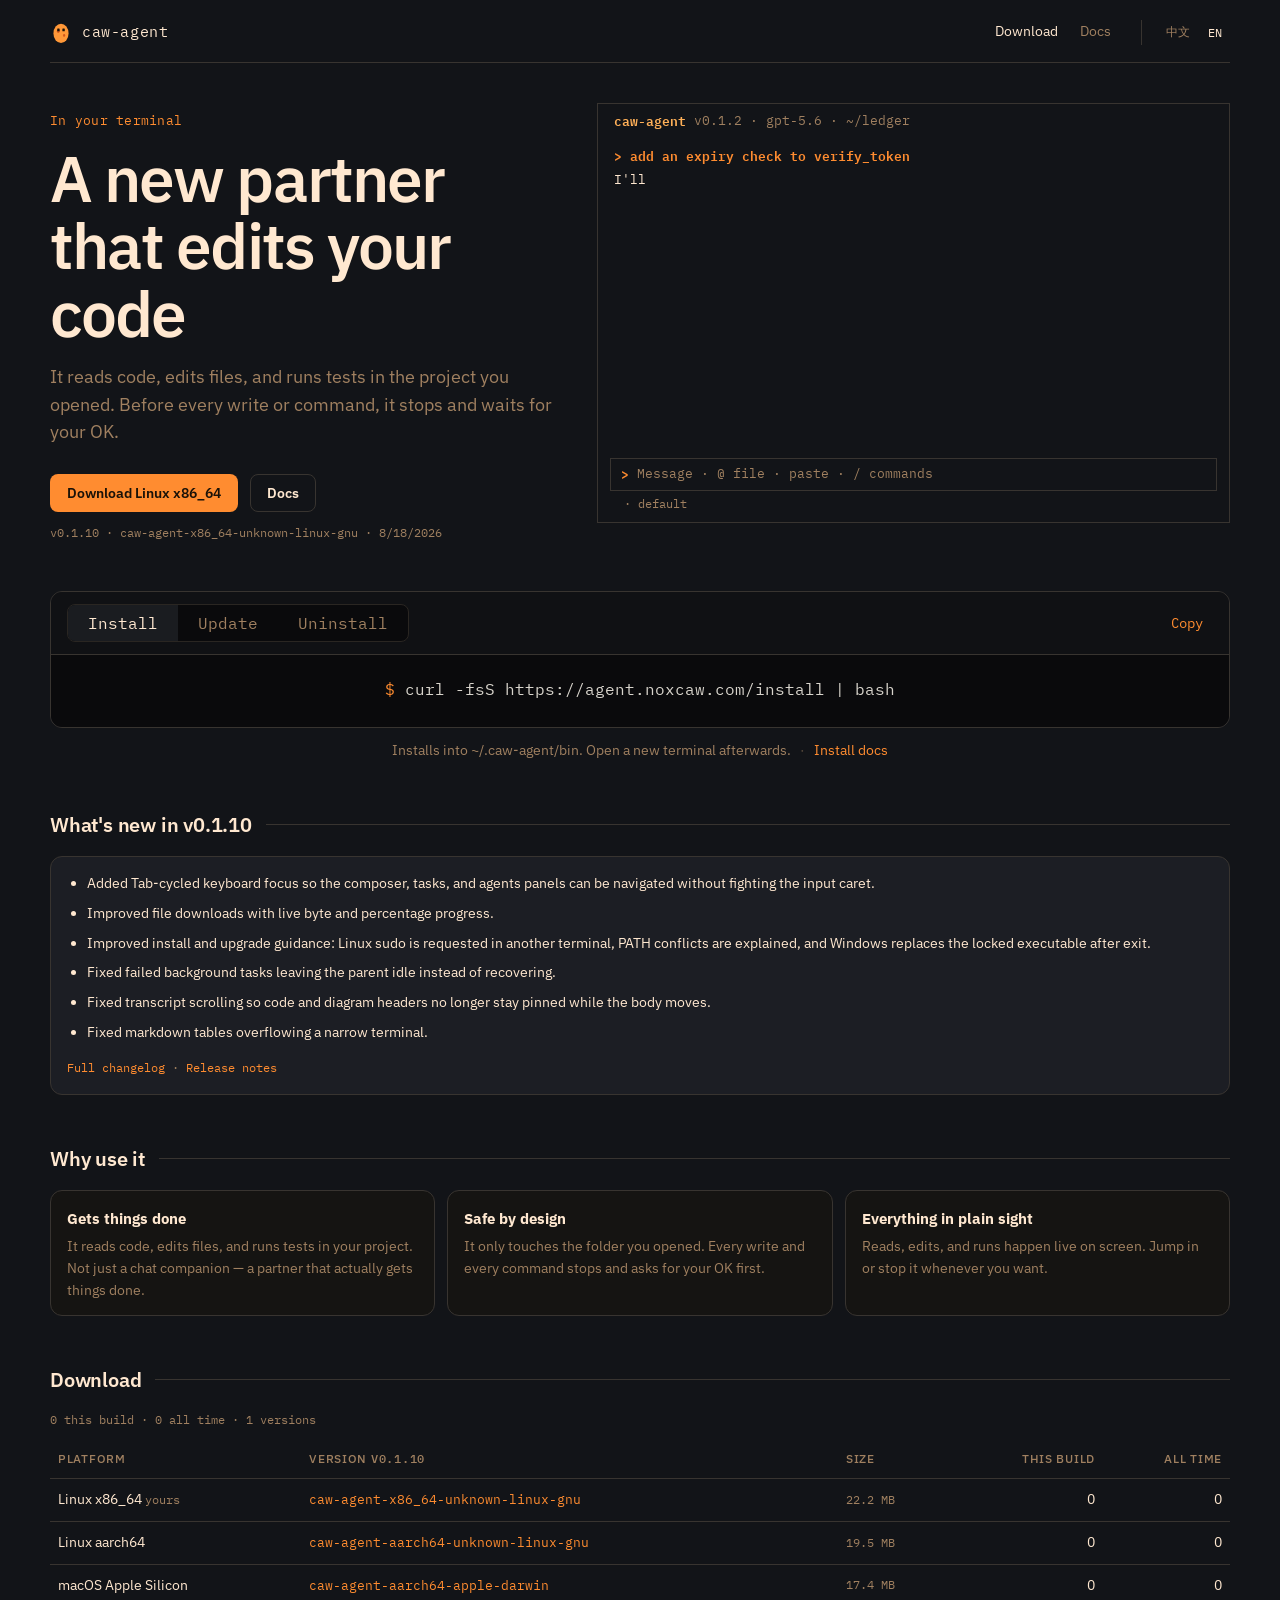
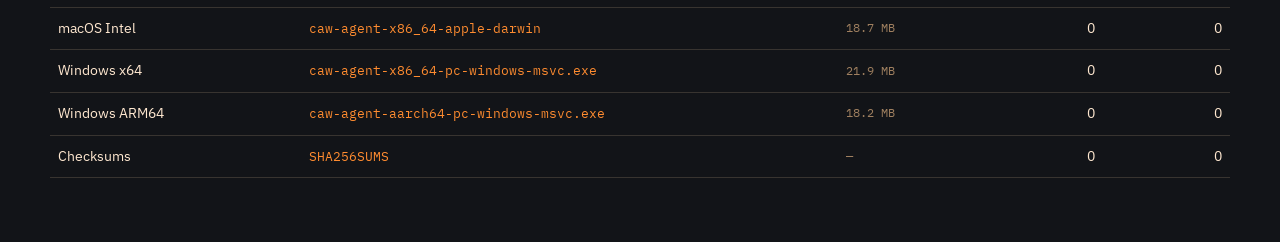
==== index.html @ ae796cba "Update homepage (v0.1.10)" ====
<!DOCTYPE html>
<html lang="zh-CN">
<head>
  <meta charset="utf-8">
  <meta name="viewport" content="width=device-width, initial-scale=1, viewport-fit=cover">
  <title data-i18n-title="home">caw-agent</title>
  <meta name="description" data-i18n-desc="home" content="在终端里改代码：你的终端里多了一个会改代码的搭档。读、改、测试都在项目内完成，写盘和命令前先征求你的同意。">
  <link rel="icon" href="./assets/favicon.svg" type="image/svg+xml">
  <link rel="preconnect" href="https://fonts.googleapis.com">
  <link rel="preconnect" href="https://fonts.gstatic.com" crossorigin>
  <link href="https://fonts.googleapis.com/css2?family=IBM+Plex+Mono:wght@400;500&family=IBM+Plex+Sans:wght@400;500;600&display=swap" rel="stylesheet">
  <link rel="stylesheet" href="./assets/style.css?v=v0.1.10-1787023091">
</head>
<body>
  <div class="wrap">
    <header class="top">
      <a class="brand" href="./">
        <img src="./assets/favicon.svg" alt="">
        caw-agent
      </a>
      <nav class="nav">
        <a href="./" aria-current="page" data-keep-lang data-i18n="nav.download">下载</a>
        <a href="./docs.html#/install" data-keep-lang data-i18n="nav.docs">文档</a>
        <span class="lang">
          <button type="button" data-lang="zh">中文</button>
          <button type="button" data-lang="en">EN</button>
        </span>
      </nav>
    </header>
  </div>

  <div class="wrap">
    <section class="hero-split">
      <div class="hero">
        <p class="kicker" data-i18n="hero.kicker">你的终端里</p>
        <h1 data-i18n-html="hero.title">多了一个<br>会改代码的搭档</h1>
        <p class="lede" data-i18n="hero.lede">
          读代码、改文件、跑测试，都在你打开的这个项目里完成。每次写盘或执行命令前，它都会停下来等你确认。
        </p>
        <div class="row">
          <a class="btn" id="dl-recommended" href="#howto" data-i18n="hero.downloading">加载中…</a>
          <a class="btn btn-ghost" href="./docs.html#/install" data-keep-lang data-i18n="hero.docs">文档</a>
        </div>
        <p class="meta" id="dl-meta" data-i18n="hero.waiting">正在加载最新版</p>
      </div>
      <div class="tui" id="stage" aria-hidden="true">
        <div class="tui-head">
          <span class="tui-brand">caw-agent</span>
          <span class="tui-dim">v0.1.2</span>
          <span class="tui-dim">·</span>
          <span class="tui-dim">gpt-5.6</span>
          <span class="tui-dim">·</span>
          <span class="tui-dim">~/ledger</span>
        </div>
        <div class="tui-body" id="stage-body">
          <div class="tui-log" id="stage-log"></div>
          <div class="tui-sheet" id="stage-sheet" hidden>
            <div class="tui-sheet-title" id="stage-sheet-title"></div>
            <div class="tui-sheet-detail" id="stage-sheet-detail"></div>
            <div class="tui-sheet-choices" id="stage-sheet-choices"></div>
            <div class="tui-sheet-hint">↑↓ · 1–5 · esc deny · type to queue</div>
          </div>
        </div>
        <div class="tui-prompt">
          <div class="tui-box">
            <span class="tui-gt">&gt;</span>
            <span class="tui-ph" id="stage-input">Message · @ file · paste · / commands</span>
          </div>
          <div class="tui-mode"><span class="tui-dim">·</span> default</div>
        </div>
      </div>
    </section>

    <div class="panel howto" id="howto">
      <header>
        <div class="seg" role="tablist">
          <button type="button" class="seg-btn on" data-howto="install" data-i18n="howto.install">安装</button>
          <button type="button" class="seg-btn" data-howto="update" data-i18n="howto.update">更新</button>
          <button type="button" class="seg-btn" data-howto="uninstall" data-i18n="howto.uninstall">卸载</button>
        </div>
        <button class="copy" id="copy-howto" type="button" data-i18n="install.copy">复制</button>
      </header>
      <pre class="cmd" id="howto-cmd">curl -fsS https://agent.noxcaw.com/install | bash</pre>
    </div>
    <p class="howto-more">
      <span id="howto-hint">装到 ~/.caw-agent/bin。装完请新开一个终端。</span>
      <span class="howto-sep">·</span>
      <a href="./docs.html#/install" data-keep-lang data-i18n="howto.docs">安装说明</a>
    </p>

    <h2 class="sec" data-i18n="sec.why">为什么用它</h2>
    <div class="grid">
      <article class="card">
        <h3 data-i18n="cards.capT">动手干活</h3>
        <p data-i18n="cards.cap">它在你的项目里读代码、改文件、跑测试。不只是聊天，是真正干活的搭档。</p>
      </article>
      <article class="card">
        <h3 data-i18n="cards.safeT">安全可控</h3>
        <p data-i18n="cards.safe">它只访问你打开的这个目录。每次写盘、每条命令，都会先停下来征求你的同意。</p>
      </article>
      <article class="card">
        <h3 data-i18n="cards.seeT">过程透明</h3>
        <p data-i18n="cards.see">读、改、跑，每一步都实时显示在眼前。想介入或叫停，随时都可以。</p>
      </article>
    </div>

    <h2 class="sec" data-i18n="sec.download">下载</h2>
    <div class="table-wrap">
      <p class="meta" id="dl-stats"></p>
      <table>
        <thead>
          <tr>
            <th data-i18n="table.platform">平台</th>
            <th><span data-i18n="table.build">版本</span> <span id="release-tag" class="meta"></span></th>
            <th data-i18n="table.size">大小</th>
            <th class="num" data-i18n="table.this">本版</th>
            <th class="num" data-i18n="table.total">累计</th>
          </tr>
        </thead>
        <tbody id="asset-rows">
          <tr><td colspan="5" class="meta" data-i18n="table.loading">加载中…</td></tr>
        </tbody>
      </table>
    </div>

  </div>
  <script src="./assets/i18n.js?v=v0.1.10-1787023091"></script>
  <script src="./assets/stage.js?v=v0.1.10-1787023091"></script>
  <script src="./assets/whats-new.js?v=v0.1.10-1787023091"></script>
  <script src="./assets/app.js?v=v0.1.10-1787023091"></script>
</body>
</html>
---- assets/style.css ----
:root {
  --bg: #121418;
  --bg-2: #1c1e24;
  --ink: #ffe8d0;
  --muted: #a08060;
  --line: #383430;
  --egg: #ff8c30;
  --egg-deep: #d4581c;
  --ivory: #ffe8d0;
  --heading: #ffb058;
  --ok: #6eb076;
  --bad: #e0706c;
  --add: #5cc472;
  --add-bg: #243828;
  --rail: #484850;
  --mono: "IBM Plex Mono", ui-monospace, "Cascadia Code", Menlo, Consolas, monospace;
  --sans: "IBM Plex Sans", "Source Han Sans SC", "Noto Sans SC", system-ui, sans-serif;
}

* { box-sizing: border-box; }
html {
  scroll-behavior: smooth;
  overflow-x: clip;
  scrollbar-width: thin;
  scrollbar-color: rgba(255, 176, 88, 0.38) transparent;
}
html::-webkit-scrollbar,
body::-webkit-scrollbar {
  width: 8px;
  height: 8px;
}
html::-webkit-scrollbar-track,
body::-webkit-scrollbar-track {
  background: transparent;
}
html::-webkit-scrollbar-thumb,
body::-webkit-scrollbar-thumb {
  background: rgba(255, 176, 88, 0.28);
  border: 2px solid transparent;
  background-clip: padding-box;
  border-radius: 999px;
}
html::-webkit-scrollbar-thumb:hover,
body::-webkit-scrollbar-thumb:hover {
  background: rgba(255, 140, 48, 0.58);
}
html::-webkit-scrollbar-corner,
body::-webkit-scrollbar-corner {
  background: transparent;
}
body {
  margin: 0;
  min-height: 100vh;
  overflow-x: clip;
  background: var(--bg);
  color: var(--ink);
  font: 16px/1.55 var(--sans);
}

a { color: var(--egg); text-decoration: none; }
a:hover { text-decoration: underline; text-underline-offset: 3px; }

.wrap { width: min(1180px, calc(100% - 40px)); margin: 0 auto; }

.top {
  display: flex;
  align-items: center;
  justify-content: space-between;
  gap: 16px;
  padding: 18px 0 16px;
  border-bottom: 1px solid var(--line);
}
.brand {
  display: flex;
  align-items: center;
  gap: 10px;
  color: var(--ivory);
  font-family: var(--mono);
  font-size: 15px;
  letter-spacing: 0.04em;
  text-decoration: none;
}
.brand:hover { text-decoration: none; color: var(--egg); }
.brand img { width: 22px; height: 28px; }
.nav { display: flex; align-items: center; gap: 22px; font-size: 14px; color: var(--muted); }
.nav a { color: inherit; }
.nav a[aria-current="page"] { color: var(--ivory); }
.lang { display: inline-flex; gap: 2px; margin-left: 8px; padding-left: 16px; border-left: 1px solid var(--line); }
.lang button {
  border: 0;
  background: transparent;
  color: var(--muted);
  font: 12px var(--mono);
  padding: 4px 8px;
  cursor: pointer;
}
.lang button[aria-current="true"] { color: var(--ivory); }

.hero-split {
  display: grid;
  grid-template-columns: minmax(260px, 0.92fr) minmax(360px, 1.15fr);
  gap: 40px;
  align-items: start;
  padding: 40px 0 8px;
}
.tui {
  height: 420px;
  max-height: 420px;
  overflow: hidden;
  display: flex;
  flex-direction: column;
  background: var(--bg);
  border: 1px solid var(--line);
  font-family: var(--mono);
  font-size: 13px;
  line-height: 1.45;
  color: var(--ink);
  min-width: 0;
}
.tui-head {
  display: flex;
  align-items: center;
  flex-wrap: wrap;
  gap: 8px;
  padding: 8px 14px 8px 2ch;
  flex-shrink: 0;
}
.tui-brand { color: var(--heading); font-weight: 600; }
.tui-dim { color: var(--muted); }
.tui-body {
  flex: 1 1 auto;
  min-height: 0;
  overflow-x: hidden;
  overflow-y: auto;
  scrollbar-width: thin;
  scrollbar-color: #3a3632 transparent;
}
.tui-body::-webkit-scrollbar {
  width: 6px;
}
.tui-body::-webkit-scrollbar-track {
  background: transparent;
}
.tui-body::-webkit-scrollbar-thumb {
  background: #3a3632;
  border-radius: 0;
}
.tui-body::-webkit-scrollbar-thumb:hover {
  background: #5a5048;
}
.tui-prompt { flex-shrink: 0; }
.tui-log {
  padding: 8px 14px 8px 2ch;
}
.tui-row { margin: 0 0 4px; white-space: pre-wrap; }
.tui-gt, .tui-user { color: var(--egg); font-weight: 600; }
.tui-asst { color: var(--ink); }
.tui-tool { color: var(--ink); }
.tui-spin, .tui-star { color: var(--egg); display: inline-block; width: 1.1em; }
.tui-sys { color: var(--muted); }
.tui-out { color: var(--ok); margin: 0 0 8px 1.2em; }
.tui-diff {
  margin: 2px 0 10px 0.4em;
  background: var(--bg-2);
  padding: 4px 0;
}
.tui-add { background: var(--add-bg); color: var(--add); }
.tui-ctx { color: var(--muted); }
.tui-rail { color: var(--rail); margin-right: 6px; }
.tui-sheet {
  margin: 0 12px 10px;
  border: 1px solid var(--line);
  background: var(--bg-2);
  padding: 8px 10px 8px;
}
.tui-sheet[hidden] { display: none; }
.tui-sheet-title { color: var(--heading); font-weight: 600; margin-bottom: 4px; }
.tui-sheet-detail { color: var(--ink); margin-bottom: 8px; }
.tui-choice { color: var(--ink); }
.tui-choice.on { color: var(--egg); font-weight: 600; }
.tui-sheet-hint { color: var(--muted); margin-top: 8px; font-size: 12px; }
.tui-prompt { padding: 0 12px 10px; }
.tui-box {
  display: flex;
  gap: 8px;
  border: 1px solid var(--line);
  padding: 6px 10px;
  min-height: 32px;
  color: var(--ink);
}
.tui-ph { color: var(--muted); }
.tui-mode { margin-top: 4px; padding-left: 2ch; color: var(--muted); font-size: 12px; }
.tui-caret {
  display: inline-block;
  width: 7px;
  height: 1em;
  margin-left: 1px;
  background: var(--egg);
  vertical-align: text-bottom;
  animation: blink 1s steps(1) infinite;
}
@keyframes blink { 50% { opacity: 0; } }
@media (prefers-reduced-motion: reduce) {
  .tui-caret { animation: none; }
}

.hero { padding: 8px 0 0; }
.kicker {
  font-family: var(--mono);
  font-size: 13px;
  letter-spacing: 0.02em;
  color: var(--egg);
  margin: 0 0 14px;
}
h1 {
  font-size: clamp(36px, 6vw, 64px);
  line-height: 1.05;
  letter-spacing: -0.03em;
  margin: 0 0 16px;
  font-weight: 560;
}
.lede { max-width: 40rem; color: var(--muted); font-size: 18px; margin: 0 0 28px; }

.row { display: flex; flex-wrap: wrap; gap: 12px; align-items: center; }
.btn {
  display: inline-flex;
  align-items: center;
  gap: 8px;
  border: 1px solid transparent;
  border-radius: 8px;
  padding: 11px 16px;
  font: 600 14px/1 var(--sans);
  cursor: pointer;
  color: #1a1208;
  background: var(--egg);
}
.btn:hover { filter: brightness(1.06); text-decoration: none; }
.btn[aria-disabled="true"] {
  opacity: 0.45;
  pointer-events: none;
}
.btn-ghost {
  background: transparent;
  color: var(--ivory);
  border-color: var(--line);
}
.meta { color: var(--muted); font-family: var(--mono); font-size: 12px; }

.panel + .panel { margin-top: 12px; }
.sec {
  display: flex;
  align-items: center;
  gap: 14px;
  font-size: 20px;
  font-weight: 600;
  letter-spacing: -0.01em;
  color: var(--ivory);
  margin: 48px 0 16px;
}
.sec::after {
  content: "";
  flex: 1;
  height: 1px;
  background: var(--line);
}
.sec + .panel, .sec + .grid, .sec + .table-wrap { margin-top: 0; }
.howto {
  margin: 48px auto 8px;
  background: #0a0a0c;
  border-color: #2a2622;
}
.howto header {
  justify-content: center;
  position: relative;
  padding: 14px 20px;
  background: #101114;
  border-bottom-color: #2a2622;
}
.howto .copy {
  position: absolute;
  right: 20px;
  top: 50%;
  transform: translateY(-50%);
  font-size: 14px;
}
.howto .seg {
  border-color: #2a2622;
  background: #0a0a0c;
}
.howto .seg-btn {
  font-size: 16px;
  padding: 8px 20px;
  font-family: var(--mono);
}
.howto .seg-btn.on {
  background: #1a1c20;
  color: var(--ivory);
}
.howto .cmd {
  text-align: center;
  font-size: 16px;
  line-height: 1.6;
  padding: 22px 24px 24px;
  background: #0a0a0c;
  color: #d8d4cc;
}
.howto .cmd::before {
  content: "$ ";
  color: var(--egg);
}
.howto-more {
  margin: 12px 0 4px;
  color: var(--muted);
  font-size: 14px;
  text-align: center;
}
.howto-sep { margin: 0 0.4em; opacity: 0.5; }
.panel {
  margin: 28px 0 8px;
  background: var(--bg-2);
  border: 1px solid var(--line);
  border-radius: 12px;
  overflow: hidden;
}
.panel header {
  display: flex;
  align-items: center;
  justify-content: space-between;
  gap: 12px;
  padding: 12px 16px;
  border-bottom: 1px solid var(--line);
  color: var(--muted);
  font-size: 13px;
}
.panel pre, .cmd {
  margin: 0;
  padding: 16px;
  overflow-x: auto;
  overflow-wrap: anywhere;
  white-space: pre-wrap;
  font: 13px/1.5 var(--mono);
  color: var(--ivory);
  scrollbar-width: thin;
  scrollbar-color: rgba(255, 176, 88, 0.32) transparent;
}
.panel pre::-webkit-scrollbar,
.cmd::-webkit-scrollbar { height: 8px; }
.panel pre::-webkit-scrollbar-thumb,
.cmd::-webkit-scrollbar-thumb {
  background: rgba(255, 176, 88, 0.28);
  border: 2px solid transparent;
  background-clip: padding-box;
  border-radius: 999px;
}
.copy {
  border: 0;
  background: transparent;
  color: var(--egg);
  font: 12px var(--mono);
  cursor: pointer;
}

.seg {
  display: inline-flex;
  border: 1px solid var(--line);
  border-radius: 8px;
  overflow: hidden;
}
.seg-btn {
  border: 0;
  background: transparent;
  color: var(--muted);
  font: 13px var(--sans);
  padding: 6px 12px;
  cursor: pointer;
  transition: color .12s, background .12s;
}
.seg-btn:hover { color: var(--ivory); }
.seg-btn.on { background: var(--bg); color: var(--ivory); }

.grid {
  display: grid;
  grid-template-columns: repeat(auto-fit, minmax(220px, 1fr));
  gap: 12px;
  margin: 36px 0 8px;
}
.card {
  border: 1px solid var(--line);
  border-radius: 12px;
  padding: 16px 16px 14px;
  background: rgba(24, 20, 16, 0.7);
}
.card h3 { margin: 0 0 6px; font-size: 15px; }
.card p { margin: 0; color: var(--muted); font-size: 14px; }

.table-wrap {
  overflow-x: auto;
  max-width: 100%;
  margin: 28px 0 64px;
  scrollbar-width: thin;
  scrollbar-color: rgba(255, 176, 88, 0.32) transparent;
}
.table-wrap::-webkit-scrollbar { height: 8px; }
.table-wrap::-webkit-scrollbar-track { background: transparent; }
.table-wrap::-webkit-scrollbar-thumb {
  background: rgba(255, 176, 88, 0.28);
  border: 2px solid transparent;
  background-clip: padding-box;
  border-radius: 999px;
}
.table-wrap::-webkit-scrollbar-corner { background: transparent; }
table { width: 100%; border-collapse: collapse; font-size: 14px; }
th, td { text-align: left; padding: 10px 8px; border-bottom: 1px solid var(--line); }
th { color: var(--muted); font-weight: 500; font-size: 12px; letter-spacing: 0.06em; text-transform: uppercase; }
th.num, td.num { text-align: right; font-variant-numeric: tabular-nums; }
td a { font-family: var(--mono); font-size: 13px; overflow-wrap: anywhere; }
#dl-stats { margin: 0 0 10px; }
.err { color: var(--bad); }

footer {
  border-top: 1px solid var(--line);
  padding: 22px 0 40px;
  color: var(--muted);
  font-size: 13px;
  display: flex;
  justify-content: space-between;
  gap: 16px;
  flex-wrap: wrap;
}

/* docs */
.docs-shell {
  display: grid;
  grid-template-columns: 240px 1fr;
  gap: 36px;
  padding: 28px 0 80px;
}
.toc {
  position: sticky;
  top: 16px;
  max-height: calc(100vh - 32px);
  overflow: auto;
  padding-right: 8px;
  font-size: 13px;
}
.toc a { display: block; color: var(--muted); padding: 4px 0; }
.toc a.h3 { padding-left: 12px; font-size: 12px; }
.toc a.active { color: var(--egg); }
.prose { min-width: 0; max-width: 46rem; }
.prose h1 { font-size: 36px; margin: 0 0 12px; }
.prose h2 {
  font-size: 22px;
  margin: 40px 0 12px;
  padding-top: 8px;
  border-top: 1px solid var(--line);
}
.prose h3 { font-size: 16px; margin: 24px 0 8px; }
.prose p, .prose li { color: #d8cfc3; }
.prose code {
  font-family: var(--mono);
  font-size: 0.9em;
  background: #221c16;
  padding: 0.1em 0.35em;
  border-radius: 4px;
}
.prose pre {
  background: #1a1612;
  border: 1px solid var(--line);
  border-radius: 10px;
  padding: 14px 16px;
  overflow-x: auto;
}
.prose pre code { background: none; padding: 0; color: var(--ivory); }
.prose table { margin: 12px 0 20px; }
.prose hr { border: 0; border-top: 1px solid var(--line); margin: 28px 0; }
.prose blockquote {
  margin: 12px 0;
  padding: 0 0 0 14px;
  border-left: 3px solid var(--egg-deep);
  color: var(--muted);
}

@media (max-width: 900px) {
  .wrap { width: min(1180px, calc(100% - 28px)); }
  .top {
    flex-wrap: wrap;
    gap: 10px 12px;
    padding: 14px 0 12px;
  }
  .nav { gap: 12px; font-size: 13px; }
  .lang { margin-left: 4px; padding-left: 10px; }
  .hero-split {
    grid-template-columns: 1fr;
    gap: 22px;
    padding: 20px 0 4px;
  }
  .hero { padding-top: 4px; }
  h1 { font-size: clamp(28px, 8.4vw, 40px); }
  .lede { font-size: 16px; margin-bottom: 20px; }
  .tui { height: 300px; max-height: 300px; }
  .row { width: 100%; }
  .row .btn { justify-content: center; }
  .grid { grid-template-columns: 1fr; margin-top: 20px; }
  .sec { margin: 36px 0 12px; font-size: 18px; }
  .panel pre, .cmd { font-size: 12px; padding: 12px; white-space: pre-wrap; overflow-wrap: anywhere; }
  .howto { margin-top: 28px; }
  .howto .cmd { font-size: 15px; padding: 18px 16px 20px; }
  .howto header { padding-right: 16px; padding-left: 16px; }
  .howto .copy {
    position: static;
    transform: none;
    margin-left: 8px;
  }
}

@media (max-width: 520px) {
  .wrap { width: calc(100% - 24px); }
  .nav { gap: 10px; }
  .row .btn { flex: 1 1 auto; }
  table { font-size: 12px; }
  td a { font-size: 11px; word-break: break-all; }
  th, td { padding: 8px 6px; }
}
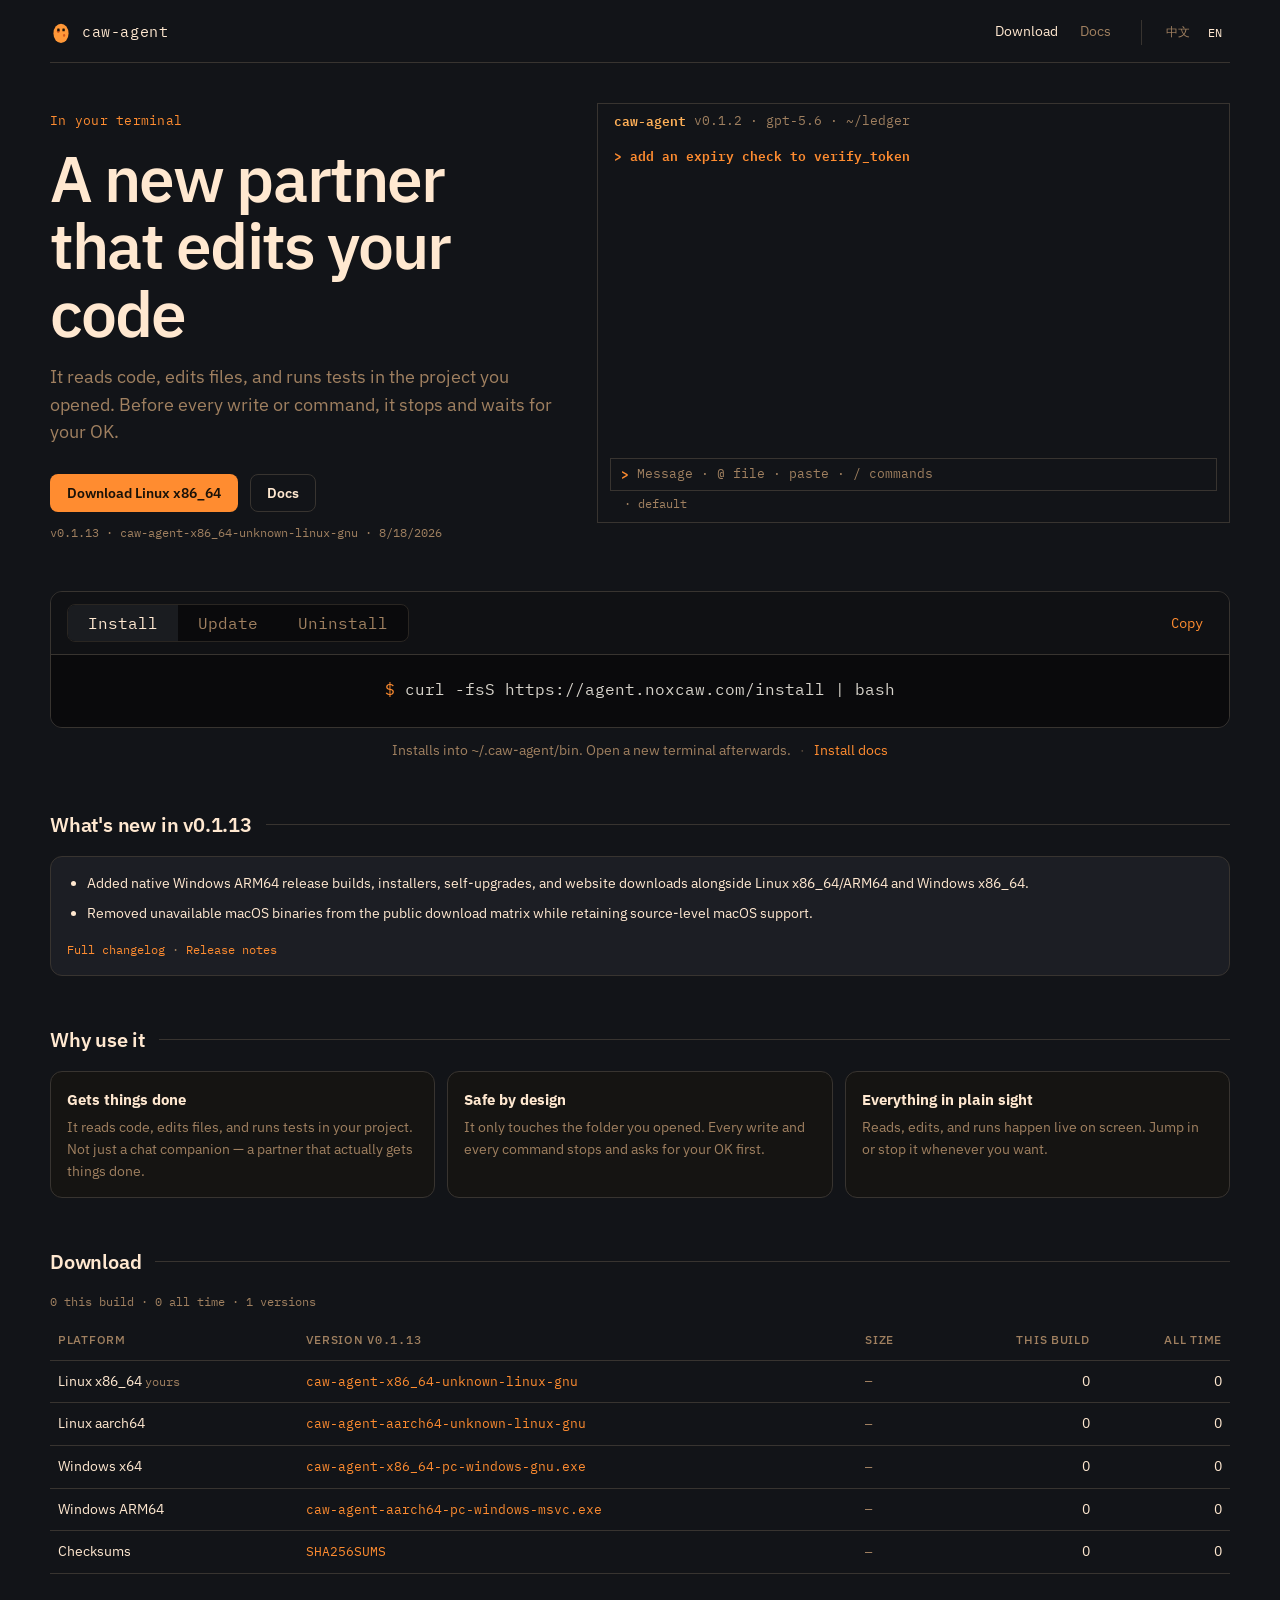
==== commit 2eb88da0: "Update homepage (v0.1.13)" ====
--- a/index.html
+++ b/index.html
@@ -9,7 +9,7 @@
   <link rel="preconnect" href="https://fonts.googleapis.com">
   <link rel="preconnect" href="https://fonts.gstatic.com" crossorigin>
   <link href="https://fonts.googleapis.com/css2?family=IBM+Plex+Mono:wght@400;500&family=IBM+Plex+Sans:wght@400;500;600&display=swap" rel="stylesheet">
-  <link rel="stylesheet" href="./assets/style.css?v=v0.1.10-1787023091">
+  <link rel="stylesheet" href="./assets/style.css?v=v0.1.13-1787061922">
 </head>
 <body>
   <div class="wrap">
@@ -124,9 +124,9 @@
     </div>
 
   </div>
-  <script src="./assets/i18n.js?v=v0.1.10-1787023091"></script>
-  <script src="./assets/stage.js?v=v0.1.10-1787023091"></script>
-  <script src="./assets/whats-new.js?v=v0.1.10-1787023091"></script>
-  <script src="./assets/app.js?v=v0.1.10-1787023091"></script>
+  <script src="./assets/i18n.js?v=v0.1.13-1787061922"></script>
+  <script src="./assets/stage.js?v=v0.1.13-1787061922"></script>
+  <script src="./assets/whats-new.js?v=v0.1.13-1787061922"></script>
+  <script src="./assets/app.js?v=v0.1.13-1787061922"></script>
 </body>
 </html>
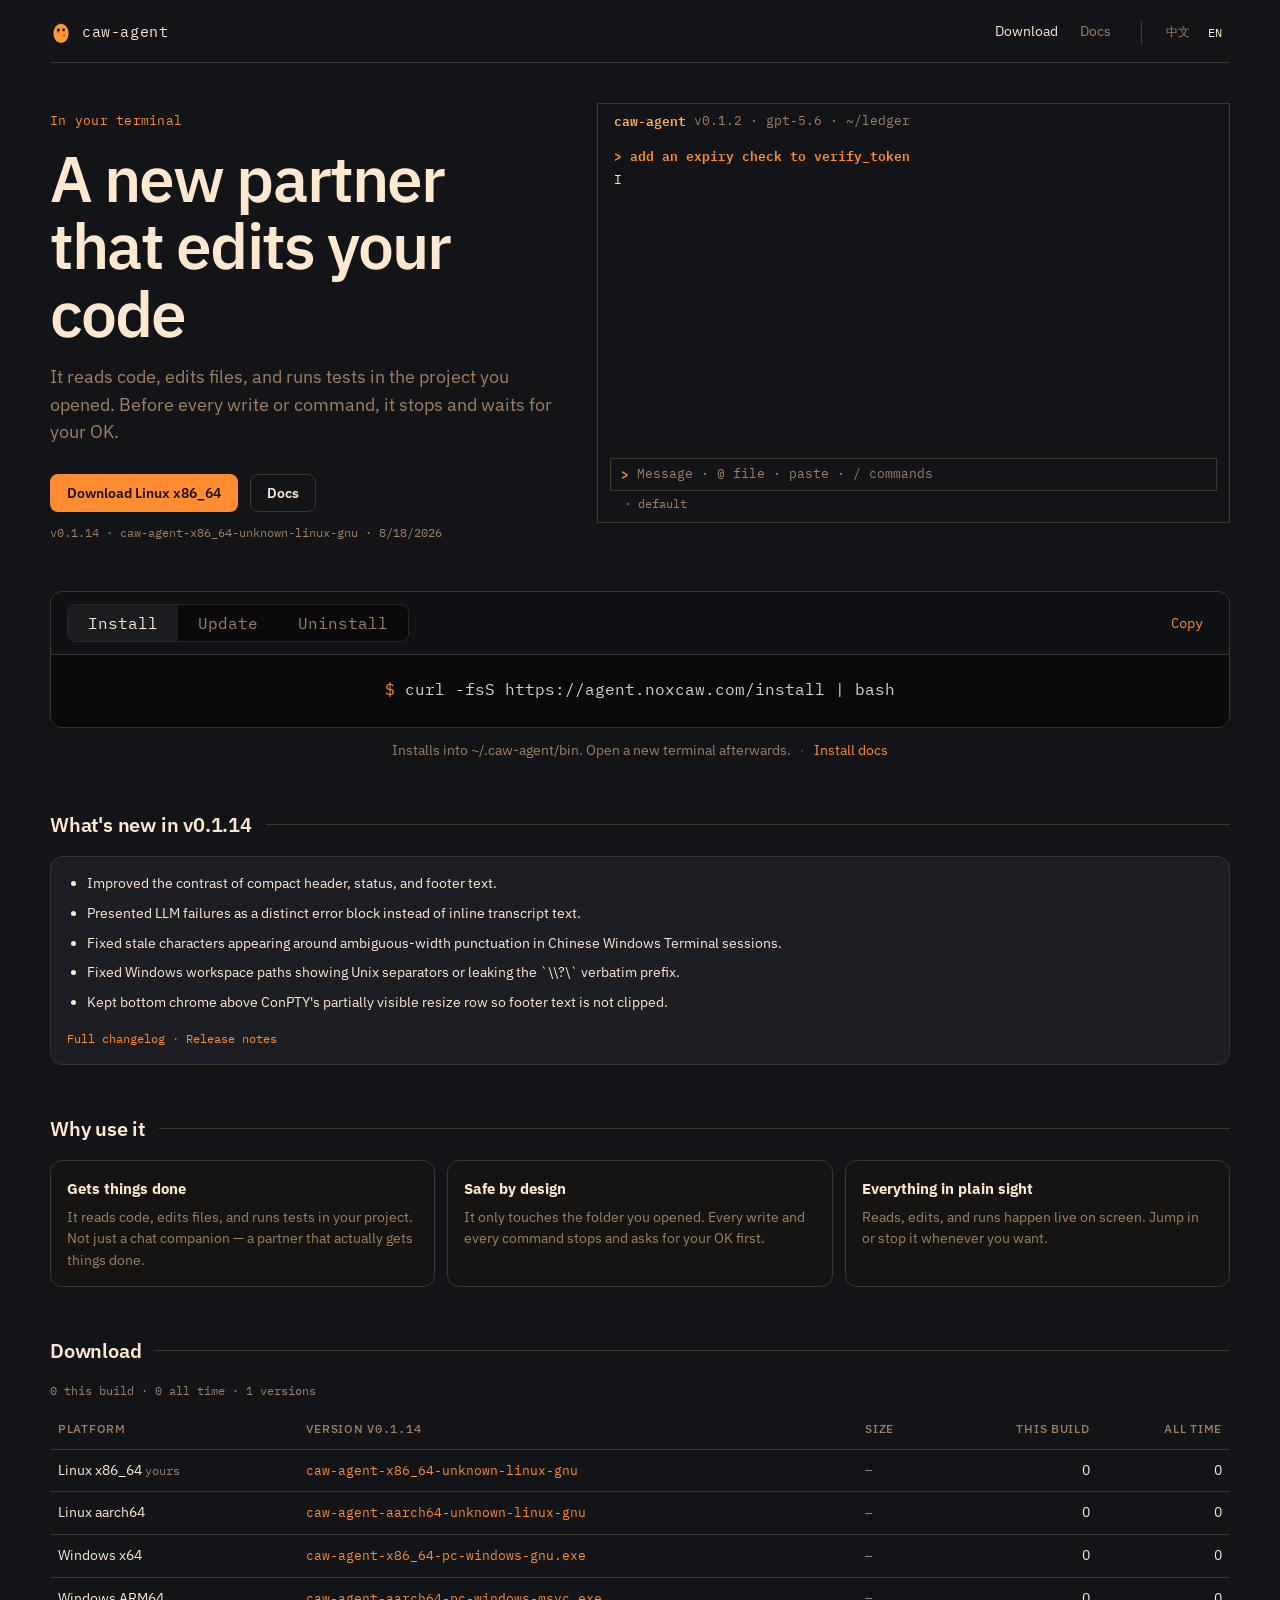
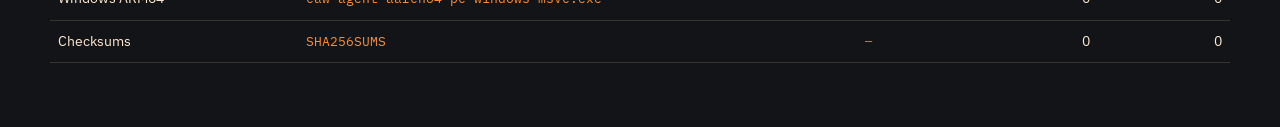
==== commit 8012065d: "Update homepage (v0.1.14)" ====
--- a/index.html
+++ b/index.html
@@ -9,7 +9,7 @@
   <link rel="preconnect" href="https://fonts.googleapis.com">
   <link rel="preconnect" href="https://fonts.gstatic.com" crossorigin>
   <link href="https://fonts.googleapis.com/css2?family=IBM+Plex+Mono:wght@400;500&family=IBM+Plex+Sans:wght@400;500;600&display=swap" rel="stylesheet">
-  <link rel="stylesheet" href="./assets/style.css?v=v0.1.13-1787061922">
+  <link rel="stylesheet" href="./assets/style.css?v=v0.1.14-1787065776">
 </head>
 <body>
   <div class="wrap">
@@ -124,9 +124,9 @@
     </div>
 
   </div>
-  <script src="./assets/i18n.js?v=v0.1.13-1787061922"></script>
-  <script src="./assets/stage.js?v=v0.1.13-1787061922"></script>
-  <script src="./assets/whats-new.js?v=v0.1.13-1787061922"></script>
-  <script src="./assets/app.js?v=v0.1.13-1787061922"></script>
+  <script src="./assets/i18n.js?v=v0.1.14-1787065776"></script>
+  <script src="./assets/stage.js?v=v0.1.14-1787065776"></script>
+  <script src="./assets/whats-new.js?v=v0.1.14-1787065776"></script>
+  <script src="./assets/app.js?v=v0.1.14-1787065776"></script>
 </body>
 </html>
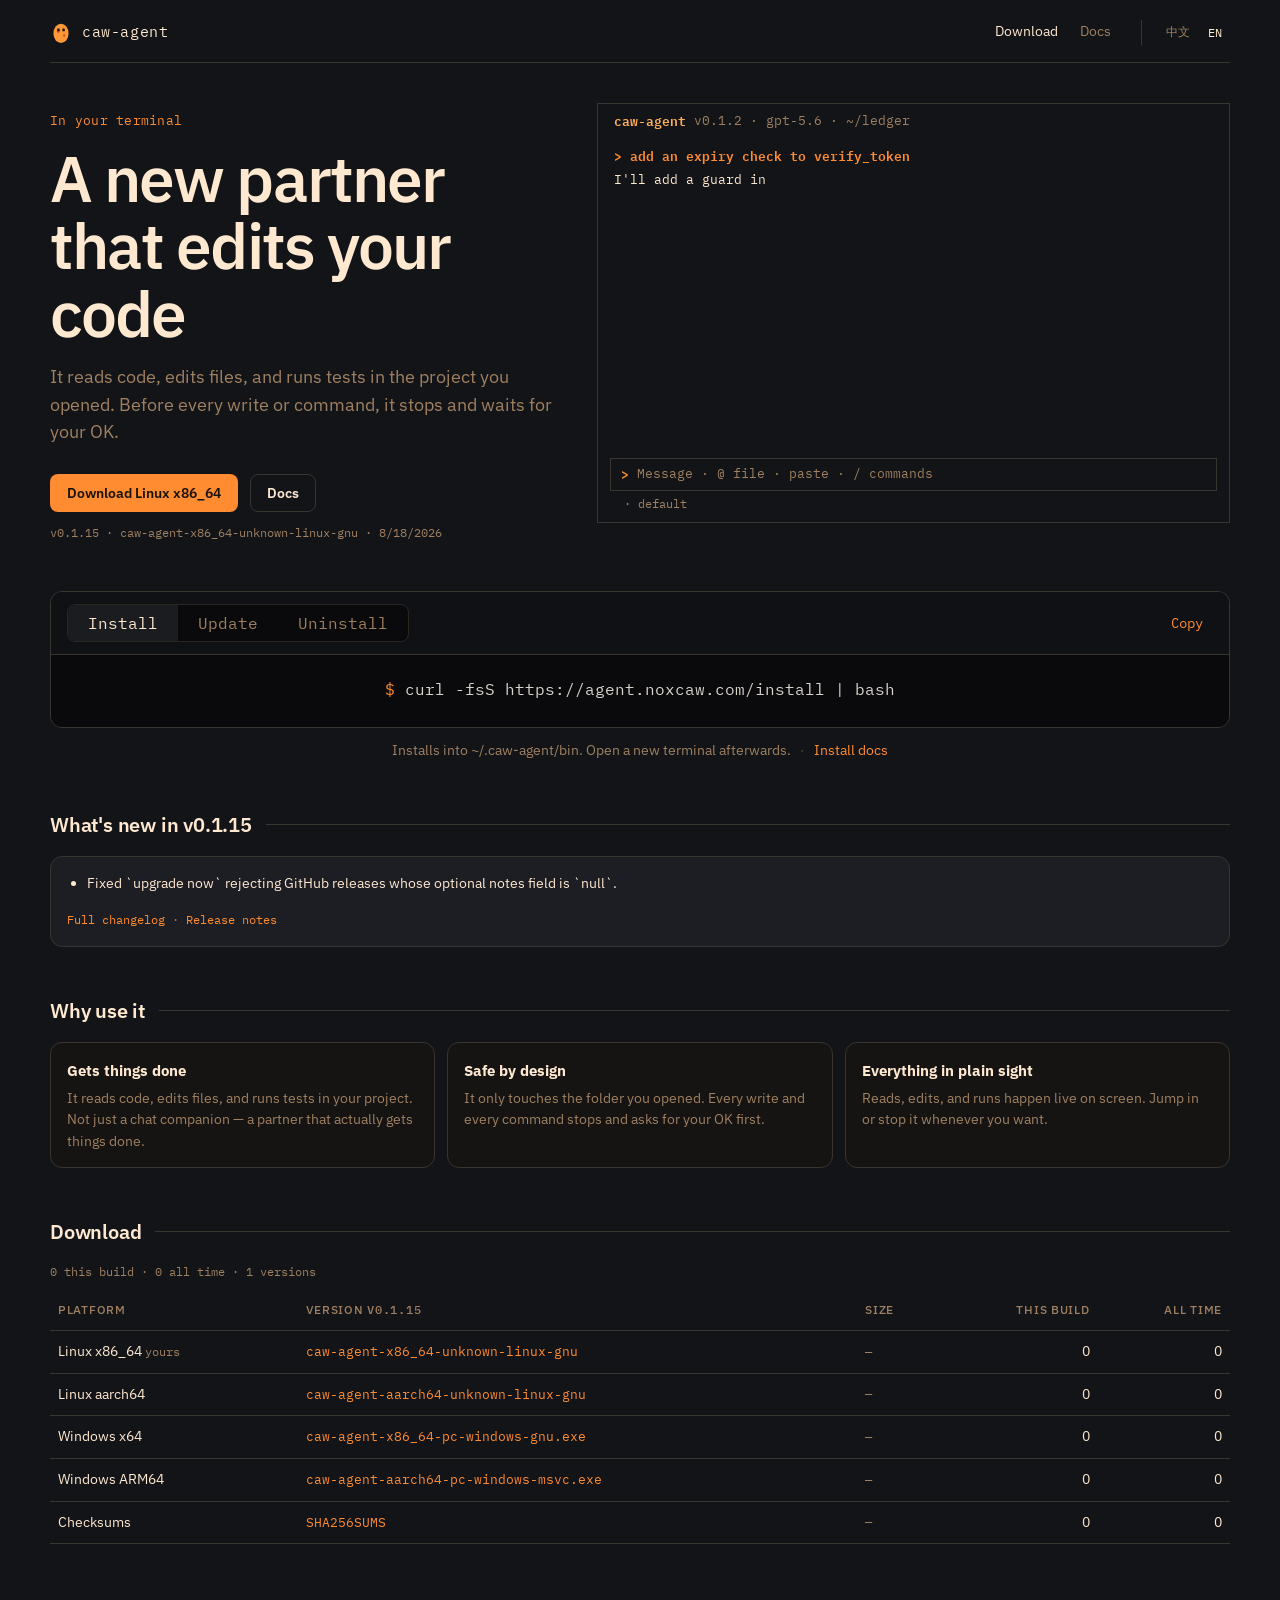
==== commit 1c306b14: "Update homepage (v0.1.15)" ====
--- a/index.html
+++ b/index.html
@@ -9,7 +9,7 @@
   <link rel="preconnect" href="https://fonts.googleapis.com">
   <link rel="preconnect" href="https://fonts.gstatic.com" crossorigin>
   <link href="https://fonts.googleapis.com/css2?family=IBM+Plex+Mono:wght@400;500&family=IBM+Plex+Sans:wght@400;500;600&display=swap" rel="stylesheet">
-  <link rel="stylesheet" href="./assets/style.css?v=v0.1.14-1787065776">
+  <link rel="stylesheet" href="./assets/style.css?v=v0.1.15-1787068461">
 </head>
 <body>
   <div class="wrap">
@@ -124,9 +124,9 @@
     </div>
 
   </div>
-  <script src="./assets/i18n.js?v=v0.1.14-1787065776"></script>
-  <script src="./assets/stage.js?v=v0.1.14-1787065776"></script>
-  <script src="./assets/whats-new.js?v=v0.1.14-1787065776"></script>
-  <script src="./assets/app.js?v=v0.1.14-1787065776"></script>
+  <script src="./assets/i18n.js?v=v0.1.15-1787068461"></script>
+  <script src="./assets/stage.js?v=v0.1.15-1787068461"></script>
+  <script src="./assets/whats-new.js?v=v0.1.15-1787068461"></script>
+  <script src="./assets/app.js?v=v0.1.15-1787068461"></script>
 </body>
 </html>
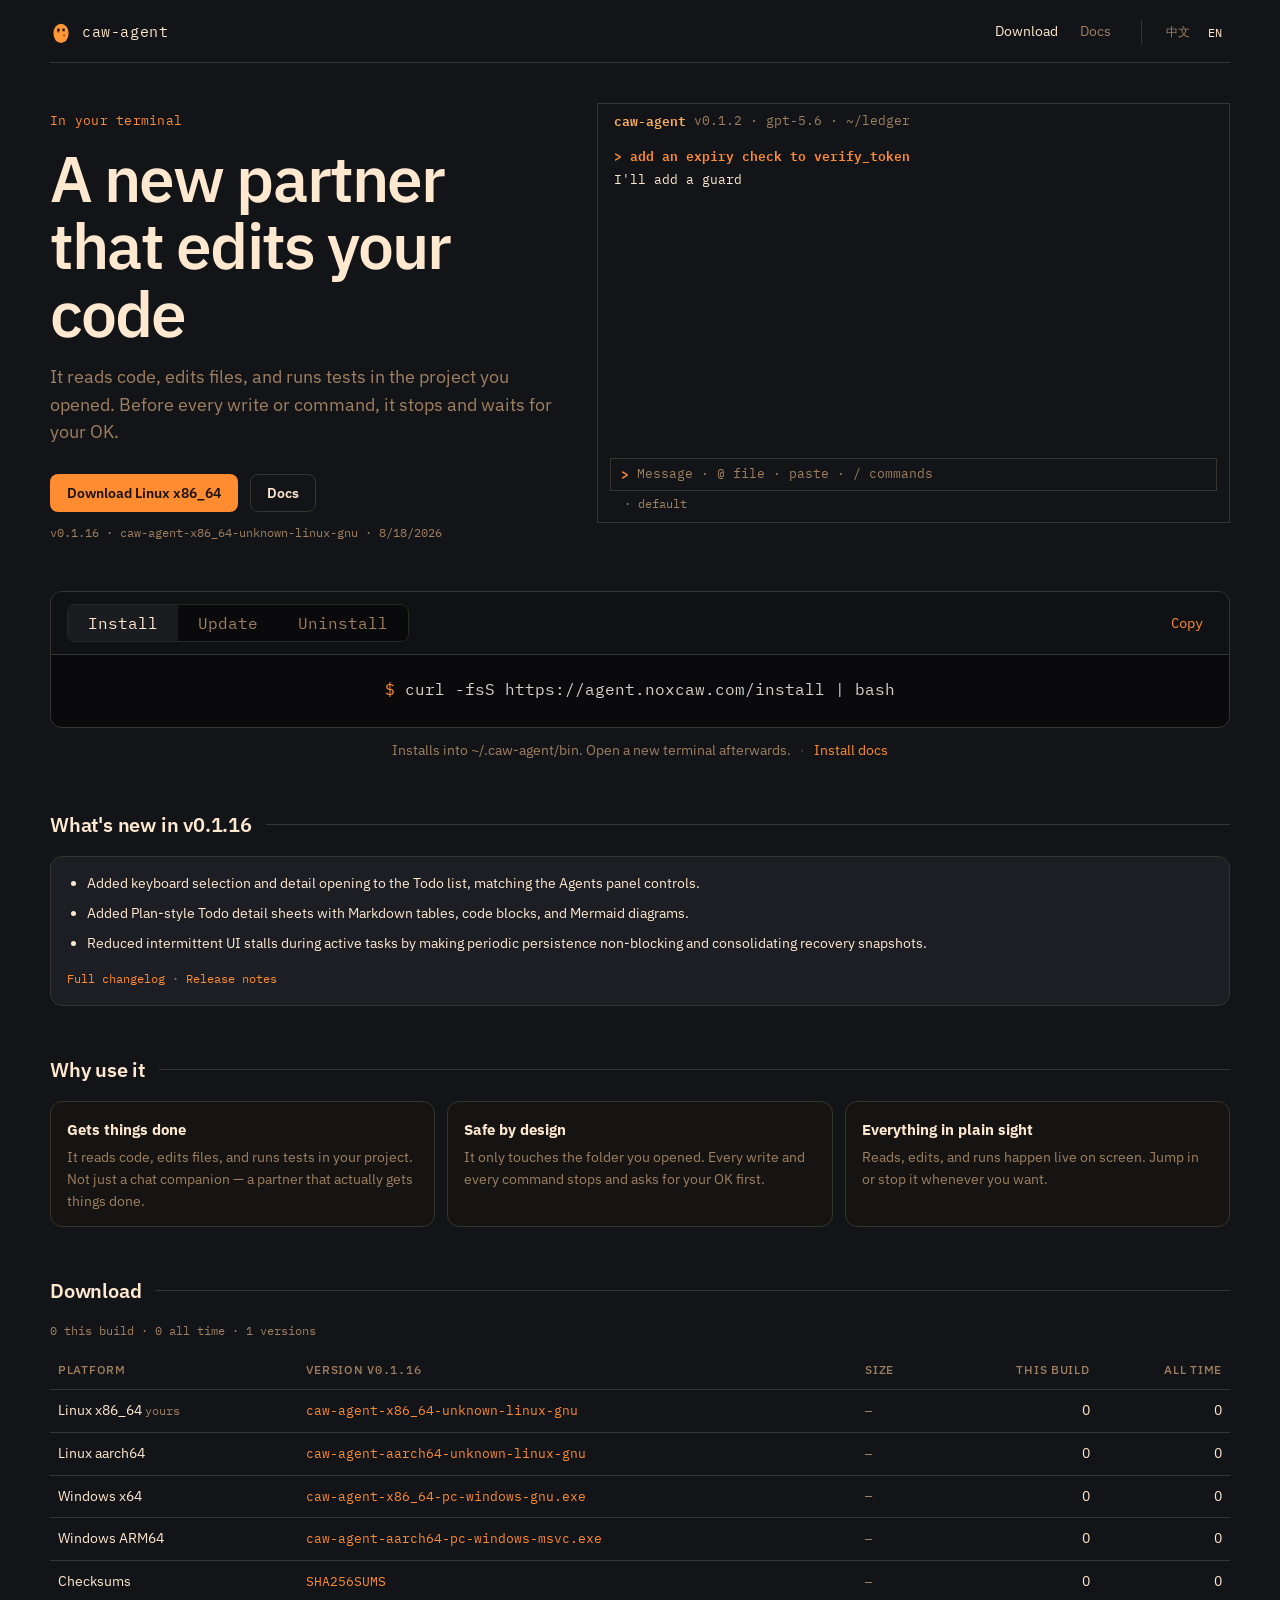
==== commit 53a47627: "Update homepage (v0.1.16)" ====
--- a/index.html
+++ b/index.html
@@ -9,7 +9,7 @@
   <link rel="preconnect" href="https://fonts.googleapis.com">
   <link rel="preconnect" href="https://fonts.gstatic.com" crossorigin>
   <link href="https://fonts.googleapis.com/css2?family=IBM+Plex+Mono:wght@400;500&family=IBM+Plex+Sans:wght@400;500;600&display=swap" rel="stylesheet">
-  <link rel="stylesheet" href="./assets/style.css?v=v0.1.15-1787068461">
+  <link rel="stylesheet" href="./assets/style.css?v=v0.1.16-1787071337">
 </head>
 <body>
   <div class="wrap">
@@ -124,9 +124,9 @@
     </div>
 
   </div>
-  <script src="./assets/i18n.js?v=v0.1.15-1787068461"></script>
-  <script src="./assets/stage.js?v=v0.1.15-1787068461"></script>
-  <script src="./assets/whats-new.js?v=v0.1.15-1787068461"></script>
-  <script src="./assets/app.js?v=v0.1.15-1787068461"></script>
+  <script src="./assets/i18n.js?v=v0.1.16-1787071337"></script>
+  <script src="./assets/stage.js?v=v0.1.16-1787071337"></script>
+  <script src="./assets/whats-new.js?v=v0.1.16-1787071337"></script>
+  <script src="./assets/app.js?v=v0.1.16-1787071337"></script>
 </body>
 </html>
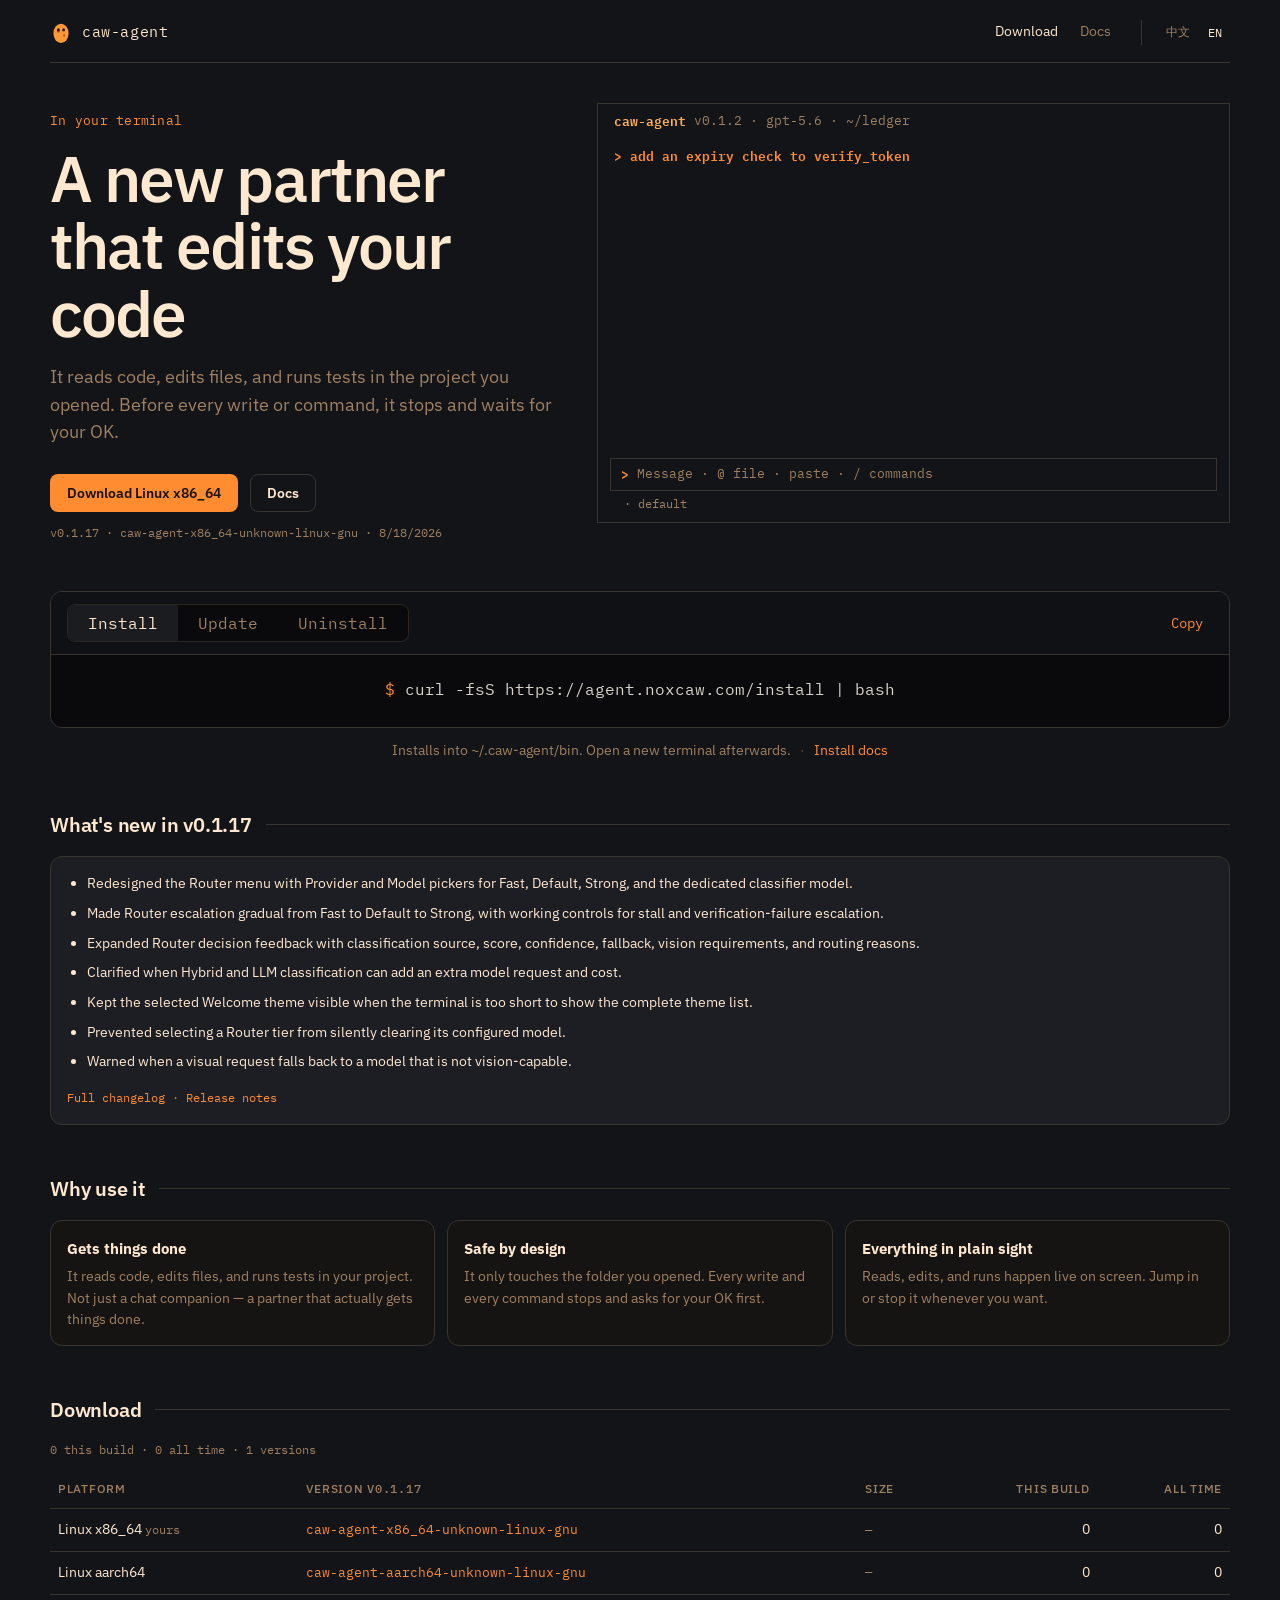
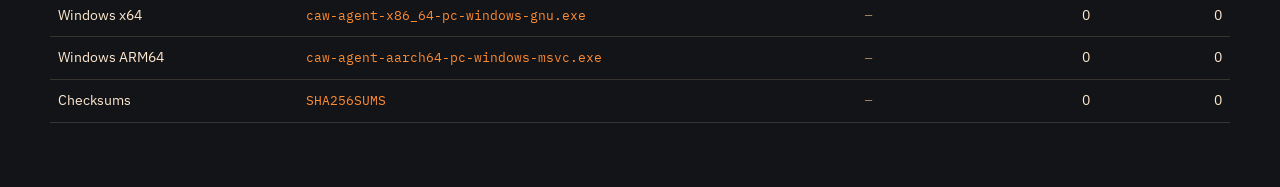
==== commit f93ffc5b: "Update homepage (v0.1.17)" ====
--- a/index.html
+++ b/index.html
@@ -9,7 +9,7 @@
   <link rel="preconnect" href="https://fonts.googleapis.com">
   <link rel="preconnect" href="https://fonts.gstatic.com" crossorigin>
   <link href="https://fonts.googleapis.com/css2?family=IBM+Plex+Mono:wght@400;500&family=IBM+Plex+Sans:wght@400;500;600&display=swap" rel="stylesheet">
-  <link rel="stylesheet" href="./assets/style.css?v=v0.1.16-1787071337">
+  <link rel="stylesheet" href="./assets/style.css?v=v0.1.17-1787073535">
 </head>
 <body>
   <div class="wrap">
@@ -124,9 +124,9 @@
     </div>
 
   </div>
-  <script src="./assets/i18n.js?v=v0.1.16-1787071337"></script>
-  <script src="./assets/stage.js?v=v0.1.16-1787071337"></script>
-  <script src="./assets/whats-new.js?v=v0.1.16-1787071337"></script>
-  <script src="./assets/app.js?v=v0.1.16-1787071337"></script>
+  <script src="./assets/i18n.js?v=v0.1.17-1787073535"></script>
+  <script src="./assets/stage.js?v=v0.1.17-1787073535"></script>
+  <script src="./assets/whats-new.js?v=v0.1.17-1787073535"></script>
+  <script src="./assets/app.js?v=v0.1.17-1787073535"></script>
 </body>
 </html>
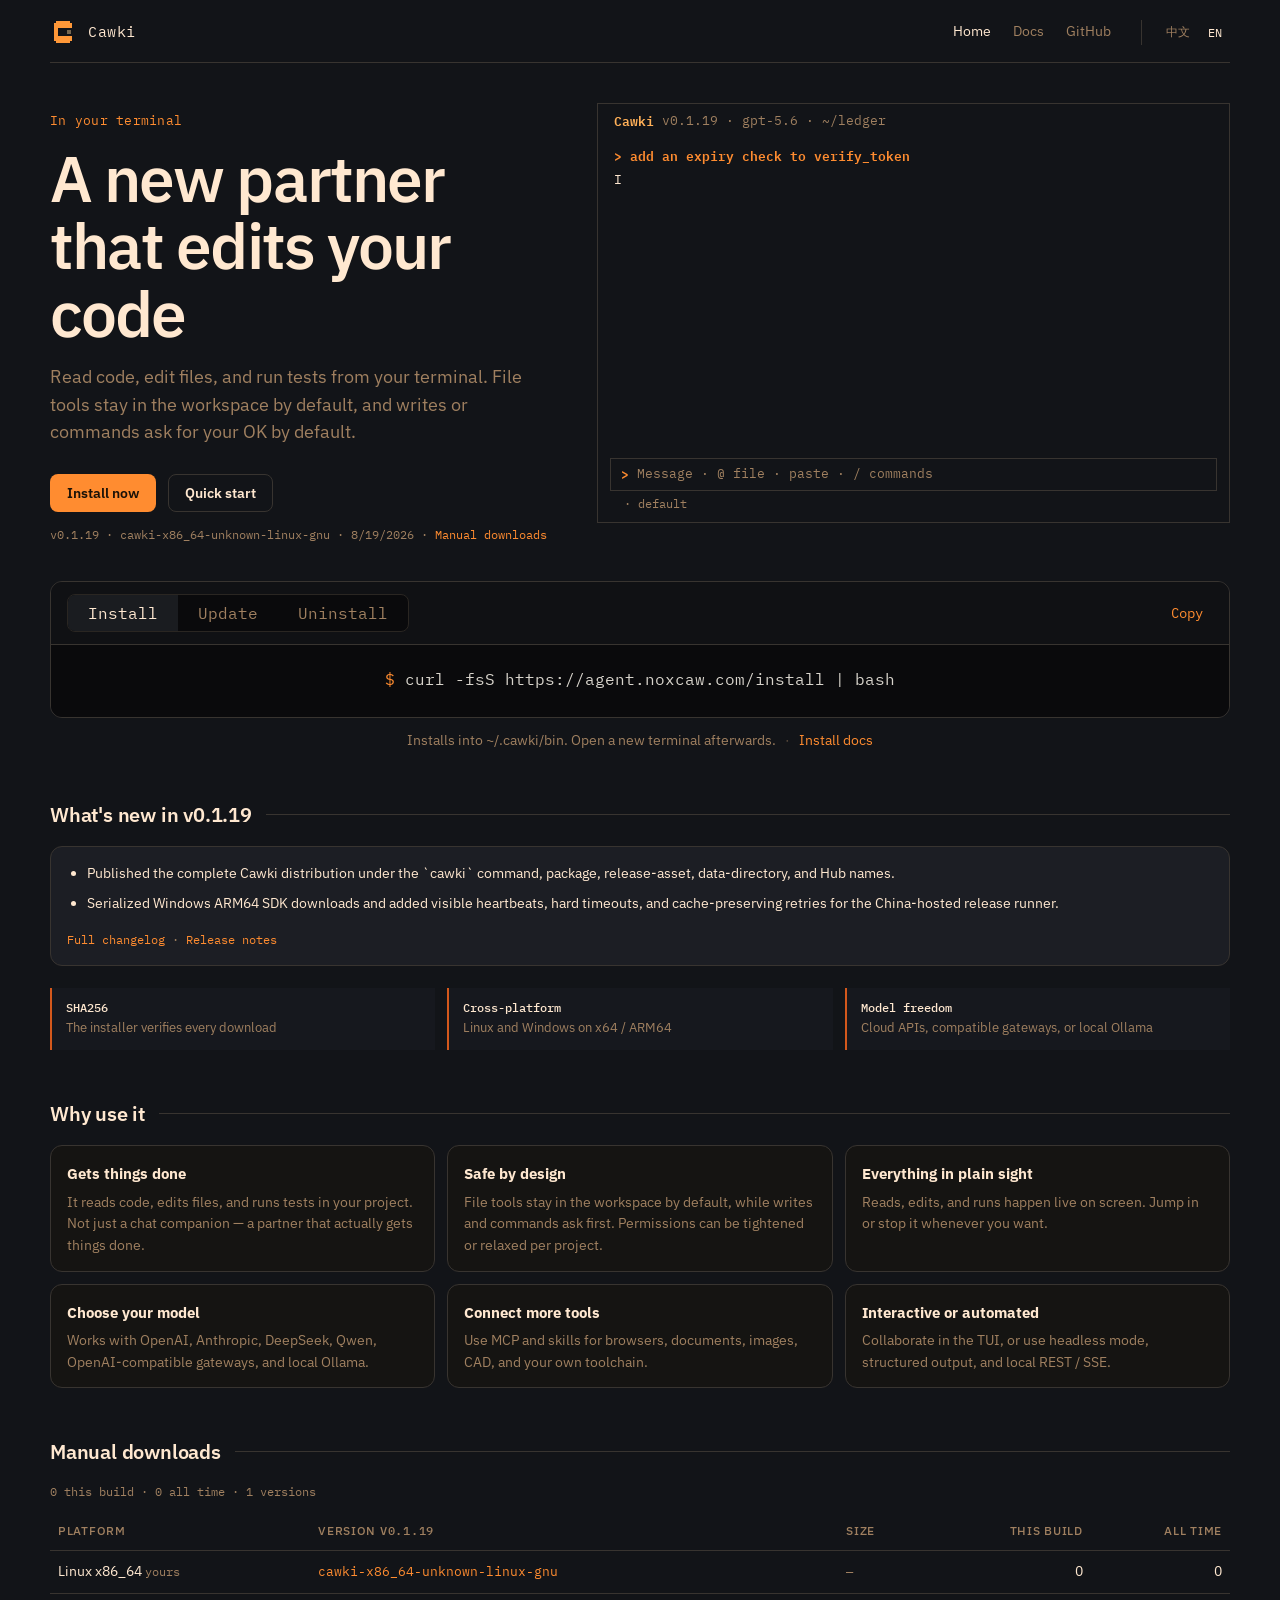
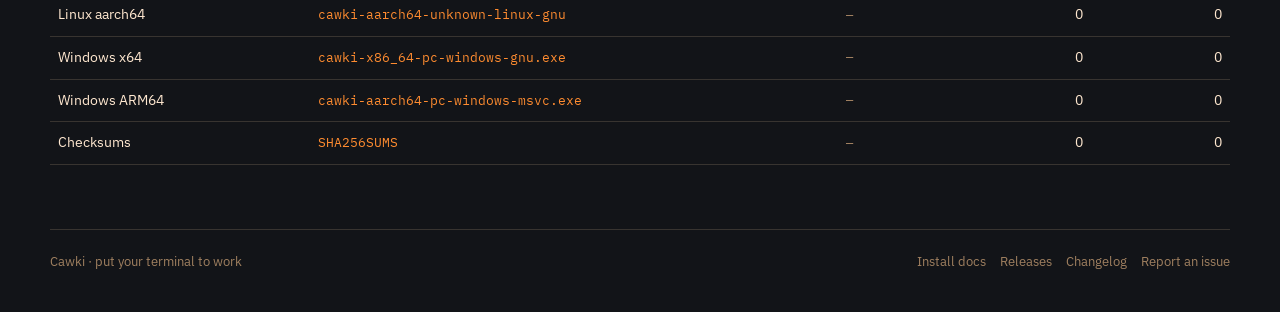
==== commit 04ed35c7: "Update homepage (v0.1.19)" ====
--- a/index.html
+++ b/index.html
@@ -3,25 +3,32 @@
 <head>
   <meta charset="utf-8">
   <meta name="viewport" content="width=device-width, initial-scale=1, viewport-fit=cover">
-  <title data-i18n-title="home">caw-agent</title>
-  <meta name="description" data-i18n-desc="home" content="在终端里改代码：你的终端里多了一个会改代码的搭档。读、改、测试都在项目内完成，写盘和命令前先征求你的同意。">
+  <title data-i18n-title="home">Cawki — 终端里的编程助手</title>
+  <meta name="description" data-i18n-desc="home" content="在终端里读代码、改文件、跑测试。默认在写入文件或执行命令前请求确认，支持多模型、MCP、会话与自动化。">
+  <meta name="theme-color" content="#121418">
+  <link rel="canonical" href="https://agent.noxcaw.com/">
+  <meta property="og:type" content="website">
+  <meta property="og:title" content="Cawki — 终端里的编程助手">
+  <meta property="og:description" content="读代码、改文件、跑测试，默认在写入与执行前请求确认。">
+  <meta property="og:url" content="https://agent.noxcaw.com/">
   <link rel="icon" href="./assets/favicon.svg" type="image/svg+xml">
   <link rel="preconnect" href="https://fonts.googleapis.com">
   <link rel="preconnect" href="https://fonts.gstatic.com" crossorigin>
   <link href="https://fonts.googleapis.com/css2?family=IBM+Plex+Mono:wght@400;500&family=IBM+Plex+Sans:wght@400;500;600&display=swap" rel="stylesheet">
-  <link rel="stylesheet" href="./assets/style.css?v=v0.1.17-1787073535">
+  <link rel="stylesheet" href="./assets/style.css?v=v0.1.19-1787126853">
 </head>
 <body>
   <div class="wrap">
     <header class="top">
       <a class="brand" href="./">
         <img src="./assets/favicon.svg" alt="">
-        caw-agent
+        Cawki
       </a>
-      <nav class="nav">
-        <a href="./" aria-current="page" data-keep-lang data-i18n="nav.download">下载</a>
+      <nav class="nav" aria-label="主导航">
+        <a href="./" aria-current="page" data-keep-lang data-i18n="nav.home">首页</a>
         <a href="./docs.html#/install" data-keep-lang data-i18n="nav.docs">文档</a>
-        <span class="lang">
+        <a href="https://github.com/noxrick91/cawki-hub" data-i18n="nav.github">GitHub</a>
+        <span class="lang" role="group" aria-label="语言">
           <button type="button" data-lang="zh">中文</button>
           <button type="button" data-lang="en">EN</button>
         </span>
@@ -29,24 +36,24 @@
     </header>
   </div>
 
-  <div class="wrap">
+  <main class="wrap">
     <section class="hero-split">
       <div class="hero">
         <p class="kicker" data-i18n="hero.kicker">你的终端里</p>
         <h1 data-i18n-html="hero.title">多了一个<br>会改代码的搭档</h1>
         <p class="lede" data-i18n="hero.lede">
-          读代码、改文件、跑测试，都在你打开的这个项目里完成。每次写盘或执行命令前，它都会停下来等你确认。
+          在终端里读代码、改文件、跑测试。文件操作默认限制在工作区，写入或执行命令前默认请求你的确认。
         </p>
         <div class="row">
-          <a class="btn" id="dl-recommended" href="#howto" data-i18n="hero.downloading">加载中…</a>
-          <a class="btn btn-ghost" href="./docs.html#/install" data-keep-lang data-i18n="hero.docs">文档</a>
+          <a class="btn" href="#howto" data-i18n="hero.install">立即安装</a>
+          <a class="btn btn-ghost" href="./docs.html#/quick-start" data-keep-lang data-i18n="hero.quickStart">快速开始</a>
         </div>
-        <p class="meta" id="dl-meta" data-i18n="hero.waiting">正在加载最新版</p>
+        <p class="meta hero-meta"><span id="dl-meta" aria-live="polite" data-i18n="hero.waiting">正在加载最新版</span><span aria-hidden="true"> · </span><a href="#download" data-i18n="hero.manual">手动下载</a></p>
       </div>
       <div class="tui" id="stage" aria-hidden="true">
         <div class="tui-head">
-          <span class="tui-brand">caw-agent</span>
-          <span class="tui-dim">v0.1.2</span>
+          <span class="tui-brand">Cawki</span>
+          <span class="tui-dim" id="stage-version">latest</span>
           <span class="tui-dim">·</span>
           <span class="tui-dim">gpt-5.6</span>
           <span class="tui-dim">·</span>
@@ -73,20 +80,26 @@
 
     <div class="panel howto" id="howto">
       <header>
-        <div class="seg" role="tablist">
-          <button type="button" class="seg-btn on" data-howto="install" data-i18n="howto.install">安装</button>
-          <button type="button" class="seg-btn" data-howto="update" data-i18n="howto.update">更新</button>
-          <button type="button" class="seg-btn" data-howto="uninstall" data-i18n="howto.uninstall">卸载</button>
+        <div class="seg" role="tablist" aria-label="安装方式">
+          <button type="button" class="seg-btn on" id="howto-tab-install" role="tab" aria-selected="true" aria-controls="howto-cmd" tabindex="0" data-howto="install" data-i18n="howto.install">安装</button>
+          <button type="button" class="seg-btn" id="howto-tab-update" role="tab" aria-selected="false" aria-controls="howto-cmd" tabindex="-1" data-howto="update" data-i18n="howto.update">更新</button>
+          <button type="button" class="seg-btn" id="howto-tab-uninstall" role="tab" aria-selected="false" aria-controls="howto-cmd" tabindex="-1" data-howto="uninstall" data-i18n="howto.uninstall">卸载</button>
         </div>
-        <button class="copy" id="copy-howto" type="button" data-i18n="install.copy">复制</button>
+        <button class="copy" id="copy-howto" type="button" aria-live="polite" data-i18n="install.copy">复制</button>
       </header>
-      <pre class="cmd" id="howto-cmd">curl -fsS https://agent.noxcaw.com/install | bash</pre>
+      <pre class="cmd" id="howto-cmd" role="tabpanel" aria-labelledby="howto-tab-install" aria-live="polite">curl -fsS https://agent.noxcaw.com/install | bash</pre>
     </div>
     <p class="howto-more">
-      <span id="howto-hint">装到 ~/.caw-agent/bin。装完请新开一个终端。</span>
+      <span id="howto-hint">装到 ~/.cawki/bin。装完请新开一个终端。</span>
       <span class="howto-sep">·</span>
       <a href="./docs.html#/install" data-keep-lang data-i18n="howto.docs">安装说明</a>
     </p>
+
+    <ul class="proof-list" aria-label="安装与兼容信息">
+      <li><strong>SHA256</strong><span data-i18n="proof.checksum">安装器自动校验下载文件</span></li>
+      <li><strong data-i18n="proof.platformsT">跨平台</strong><span data-i18n="proof.platforms">Linux 与 Windows，支持 x64 / ARM64</span></li>
+      <li><strong data-i18n="proof.modelsT">模型自由</strong><span data-i18n="proof.models">云端 API、兼容网关或本地 Ollama</span></li>
+    </ul>
 
     <h2 class="sec" data-i18n="sec.why">为什么用它</h2>
     <div class="grid">
@@ -96,18 +109,31 @@
       </article>
       <article class="card">
         <h3 data-i18n="cards.safeT">安全可控</h3>
-        <p data-i18n="cards.safe">它只访问你打开的这个目录。每次写盘、每条命令，都会先停下来征求你的同意。</p>
+        <p data-i18n="cards.safe">文件工具默认限制在工作区；写入和命令默认先询问。权限可以按项目收紧或放宽。</p>
       </article>
       <article class="card">
         <h3 data-i18n="cards.seeT">过程透明</h3>
         <p data-i18n="cards.see">读、改、跑，每一步都实时显示在眼前。想介入或叫停，随时都可以。</p>
       </article>
+      <article class="card">
+        <h3 data-i18n="cards.modelT">选择你的模型</h3>
+        <p data-i18n="cards.model">支持 OpenAI、Anthropic、DeepSeek、Qwen、OpenAI 兼容网关和本地 Ollama。</p>
+      </article>
+      <article class="card">
+        <h3 data-i18n="cards.extendT">连接更多工具</h3>
+        <p data-i18n="cards.extend">通过 MCP 和技能接入浏览器、文档、图像、CAD，以及你自己的工具链。</p>
+      </article>
+      <article class="card">
+        <h3 data-i18n="cards.automateT">交互与自动化</h3>
+        <p data-i18n="cards.automate">既能在 TUI 里协作，也支持 headless、结构化输出和本地 REST / SSE。</p>
+      </article>
     </div>
 
-    <h2 class="sec" data-i18n="sec.download">下载</h2>
+    <h2 class="sec" id="download" data-i18n="sec.download">手动下载</h2>
     <div class="table-wrap">
       <p class="meta" id="dl-stats"></p>
       <table>
+        <caption class="sr-only" data-i18n="table.caption">各平台最新版本下载</caption>
         <thead>
           <tr>
             <th data-i18n="table.platform">平台</th>
@@ -123,10 +149,21 @@
       </table>
     </div>
 
+  </main>
+  <div class="wrap">
+    <footer>
+      <span data-i18n="footer.tagline">Cawki · 让终端真正动手干活</span>
+      <span class="footer-links">
+        <a href="./docs.html#/install" data-keep-lang data-i18n="footer.docs">安装文档</a>
+        <a href="https://github.com/noxrick91/cawki-hub/releases" data-i18n="footer.releases">Releases</a>
+        <a href="./CHANGELOG.md" data-i18n="footer.changelog">更新记录</a>
+        <a href="https://github.com/noxrick91/cawki-hub/issues" data-i18n="footer.feedback">反馈问题</a>
+      </span>
+    </footer>
   </div>
-  <script src="./assets/i18n.js?v=v0.1.17-1787073535"></script>
-  <script src="./assets/stage.js?v=v0.1.17-1787073535"></script>
-  <script src="./assets/whats-new.js?v=v0.1.17-1787073535"></script>
-  <script src="./assets/app.js?v=v0.1.17-1787073535"></script>
+  <script src="./assets/i18n.js?v=v0.1.19-1787126853"></script>
+  <script src="./assets/stage.js?v=v0.1.19-1787126853"></script>
+  <script src="./assets/whats-new.js?v=v0.1.19-1787126853"></script>
+  <script src="./assets/app.js?v=v0.1.19-1787126853"></script>
 </body>
 </html>
--- a/assets/style.css
+++ b/assets/style.css
@@ -18,6 +18,21 @@
 }
 
 * { box-sizing: border-box; }
+.sr-only {
+  position: absolute;
+  width: 1px;
+  height: 1px;
+  padding: 0;
+  margin: -1px;
+  overflow: hidden;
+  clip: rect(0, 0, 0, 0);
+  white-space: nowrap;
+  border: 0;
+}
+:focus-visible {
+  outline: 2px solid var(--heading);
+  outline-offset: 3px;
+}
 html {
   scroll-behavior: smooth;
   overflow-x: clip;
@@ -81,7 +96,12 @@
   text-decoration: none;
 }
 .brand:hover { text-decoration: none; color: var(--egg); }
-.brand img { width: 22px; height: 28px; }
+.brand img {
+  width: 28px;
+  height: 28px;
+  flex: 0 0 auto;
+  image-rendering: pixelated;
+}
 .nav { display: flex; align-items: center; gap: 22px; font-size: 14px; color: var(--muted); }
 .nav a { color: inherit; }
 .nav a[aria-current="page"] { color: var(--ivory); }
@@ -94,7 +114,7 @@
   padding: 4px 8px;
   cursor: pointer;
 }
-.lang button[aria-current="true"] { color: var(--ivory); }
+.lang button[aria-pressed="true"] { color: var(--ivory); }
 
 .hero-split {
   display: grid;
@@ -220,6 +240,7 @@
   font-weight: 560;
 }
 .lede { max-width: 40rem; color: var(--muted); font-size: 18px; margin: 0 0 28px; }
+.hero-meta { margin: 14px 0 0; }
 
 .row { display: flex; flex-wrap: wrap; gap: 12px; align-items: center; }
 .btn {
@@ -315,6 +336,28 @@
   text-align: center;
 }
 .howto-sep { margin: 0 0.4em; opacity: 0.5; }
+.proof-list {
+  display: grid;
+  grid-template-columns: repeat(3, minmax(0, 1fr));
+  gap: 12px;
+  list-style: none;
+  margin: 22px 0 0;
+  padding: 0;
+}
+.proof-list li {
+  min-width: 0;
+  padding: 12px 14px;
+  border-left: 2px solid var(--egg-deep);
+  background: rgba(28, 30, 36, 0.48);
+}
+.proof-list strong,
+.proof-list span { display: block; }
+.proof-list strong {
+  margin-bottom: 3px;
+  color: var(--ivory);
+  font: 500 12px var(--mono);
+}
+.proof-list span { color: var(--muted); font-size: 13px; }
 .panel {
   margin: 28px 0 8px;
   background: var(--bg-2);
@@ -359,6 +402,7 @@
   font: 12px var(--mono);
   cursor: pointer;
 }
+.copy:disabled { color: var(--muted); cursor: not-allowed; opacity: 0.55; }
 
 .seg {
   display: inline-flex;
@@ -380,7 +424,7 @@
 
 .grid {
   display: grid;
-  grid-template-columns: repeat(auto-fit, minmax(220px, 1fr));
+  grid-template-columns: repeat(3, minmax(0, 1fr));
   gap: 12px;
   margin: 36px 0 8px;
 }
@@ -427,6 +471,9 @@
   gap: 16px;
   flex-wrap: wrap;
 }
+.footer-links { display: flex; gap: 14px; flex-wrap: wrap; }
+.footer-links a { color: var(--muted); }
+.footer-links a:hover { color: var(--egg); }
 
 /* docs */
 .docs-shell {
@@ -501,6 +548,7 @@
   .row { width: 100%; }
   .row .btn { justify-content: center; }
   .grid { grid-template-columns: 1fr; margin-top: 20px; }
+  .proof-list { grid-template-columns: 1fr; }
   .sec { margin: 36px 0 12px; font-size: 18px; }
   .panel pre, .cmd { font-size: 12px; padding: 12px; white-space: pre-wrap; overflow-wrap: anywhere; }
   .howto { margin-top: 28px; }
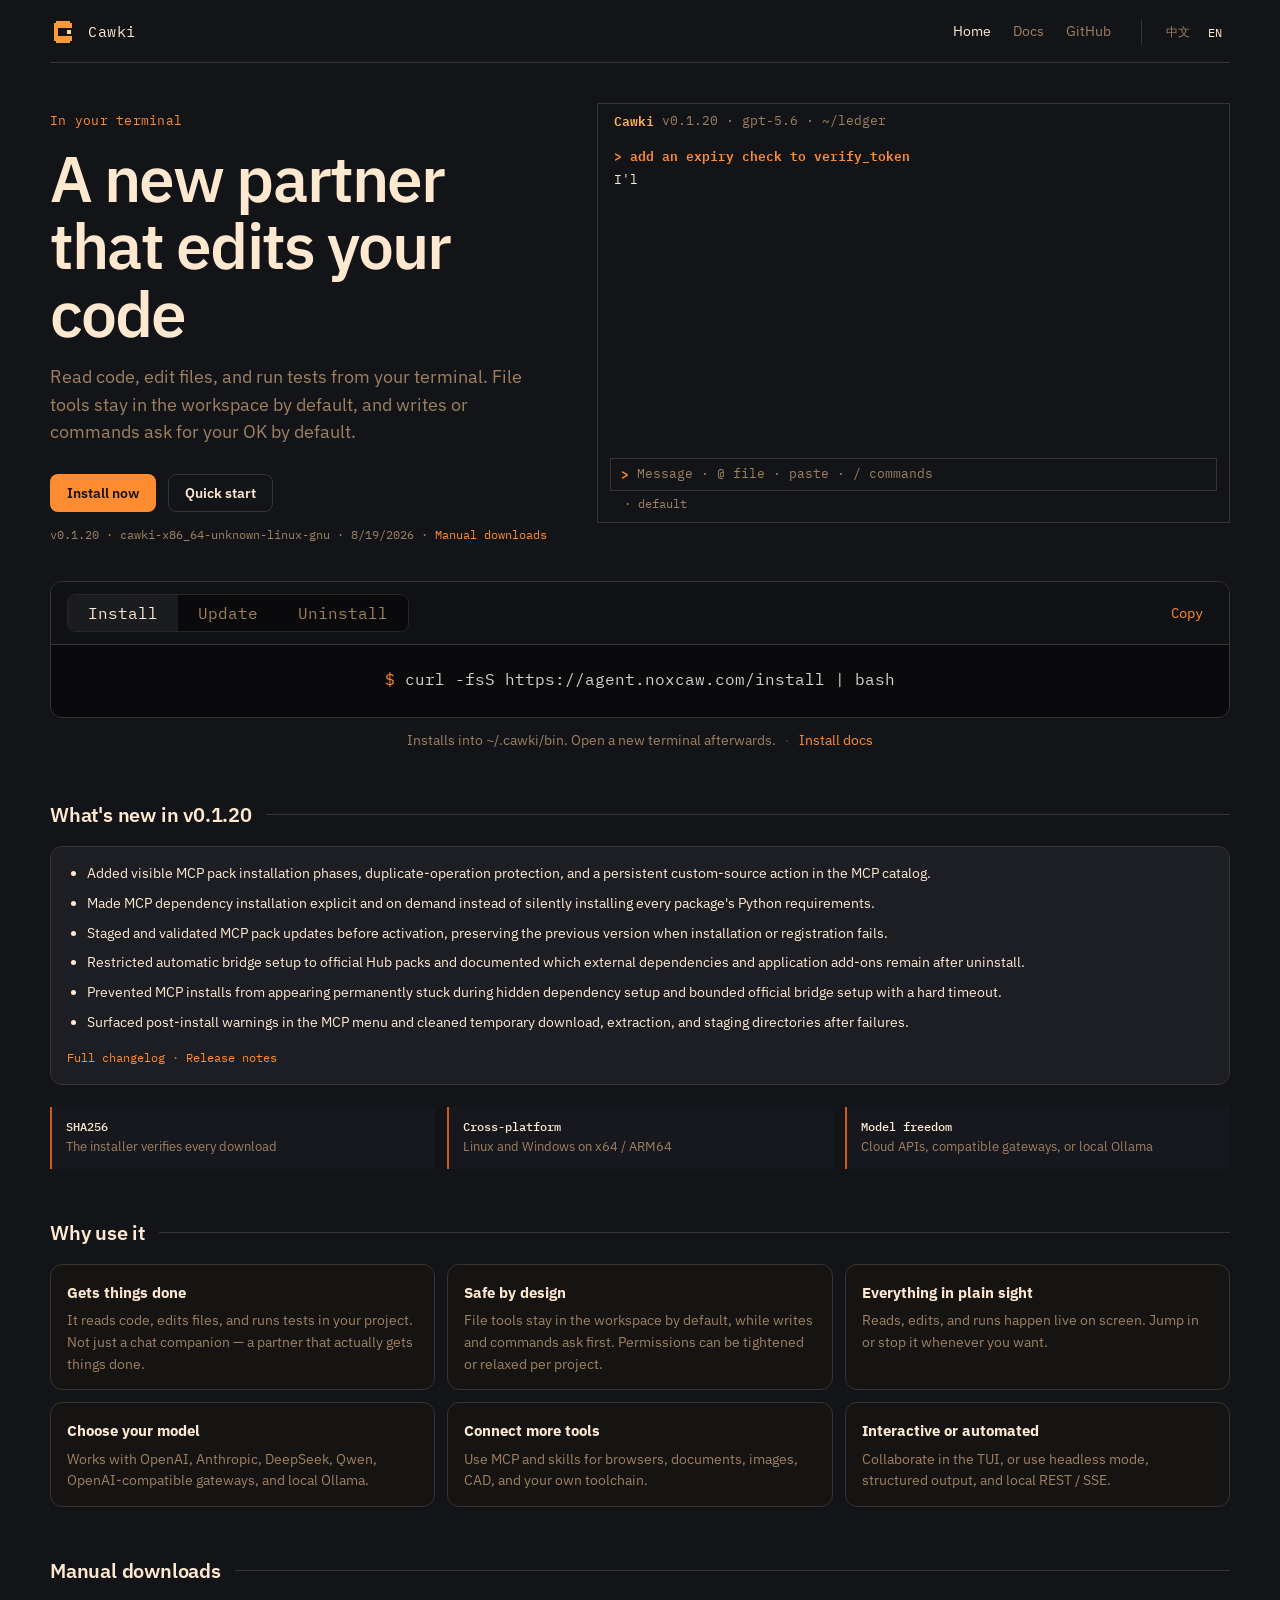
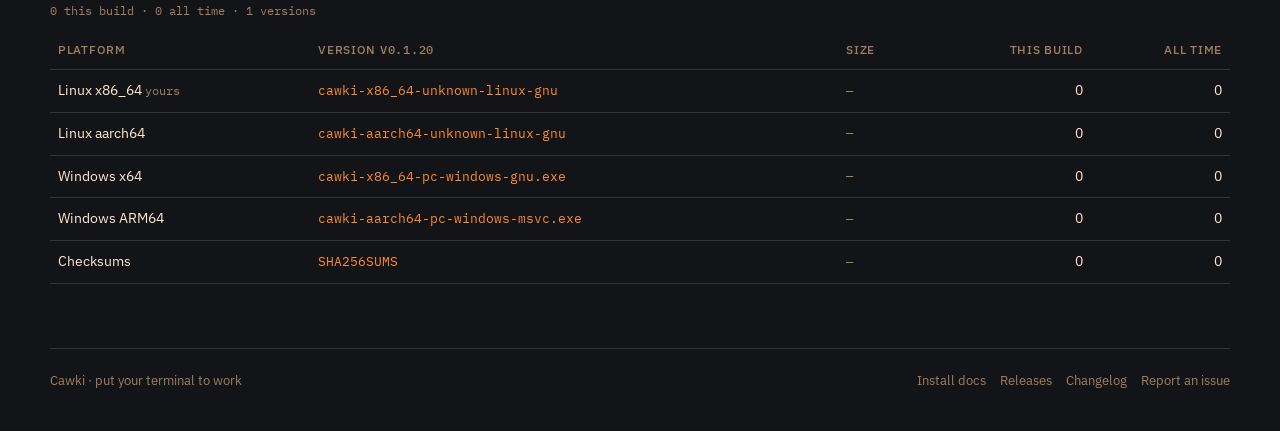
==== commit f8576ae1: "Update homepage (v0.1.20)" ====
--- a/index.html
+++ b/index.html
@@ -15,7 +15,7 @@
   <link rel="preconnect" href="https://fonts.googleapis.com">
   <link rel="preconnect" href="https://fonts.gstatic.com" crossorigin>
   <link href="https://fonts.googleapis.com/css2?family=IBM+Plex+Mono:wght@400;500&family=IBM+Plex+Sans:wght@400;500;600&display=swap" rel="stylesheet">
-  <link rel="stylesheet" href="./assets/style.css?v=v0.1.19-1787126853">
+  <link rel="stylesheet" href="./assets/style.css?v=v0.1.20-1787145195">
 </head>
 <body>
   <div class="wrap">
@@ -161,9 +161,9 @@
       </span>
     </footer>
   </div>
-  <script src="./assets/i18n.js?v=v0.1.19-1787126853"></script>
-  <script src="./assets/stage.js?v=v0.1.19-1787126853"></script>
-  <script src="./assets/whats-new.js?v=v0.1.19-1787126853"></script>
-  <script src="./assets/app.js?v=v0.1.19-1787126853"></script>
+  <script src="./assets/i18n.js?v=v0.1.20-1787145195"></script>
+  <script src="./assets/stage.js?v=v0.1.20-1787145195"></script>
+  <script src="./assets/whats-new.js?v=v0.1.20-1787145195"></script>
+  <script src="./assets/app.js?v=v0.1.20-1787145195"></script>
 </body>
 </html>
